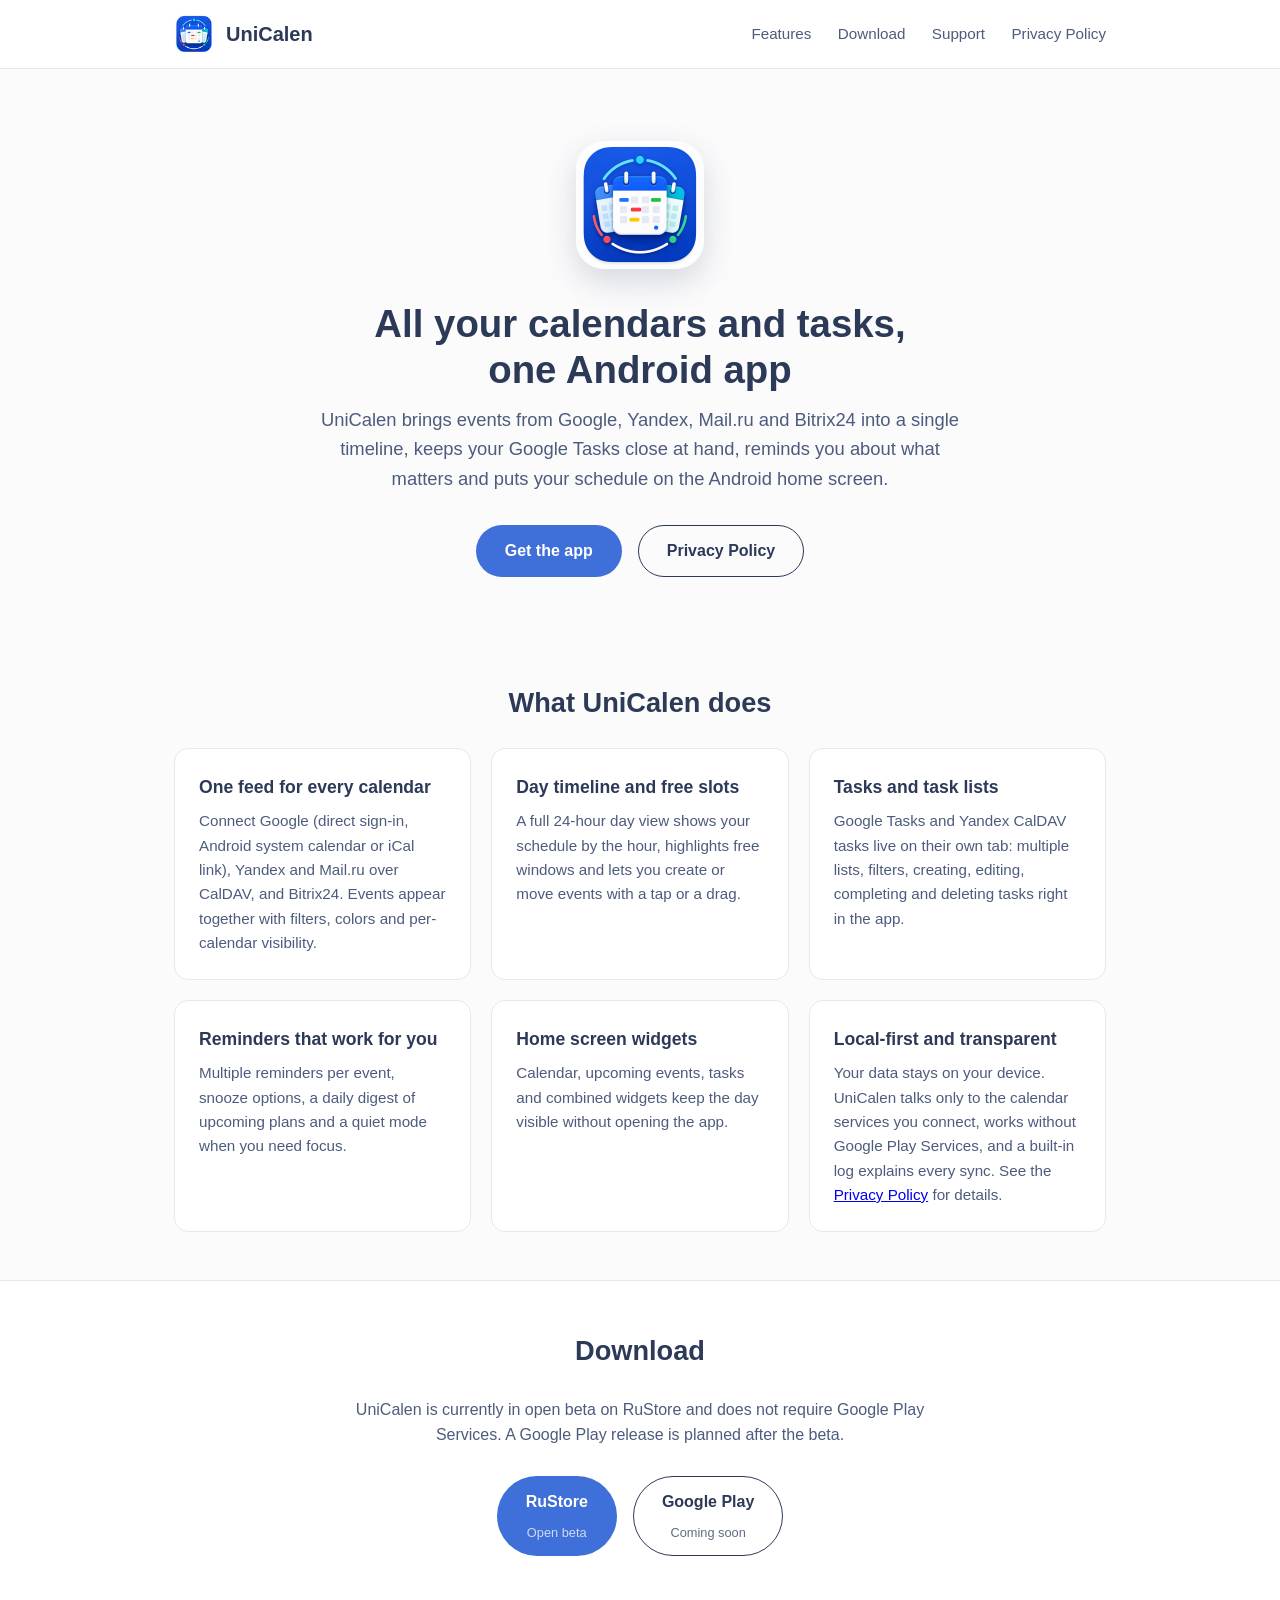
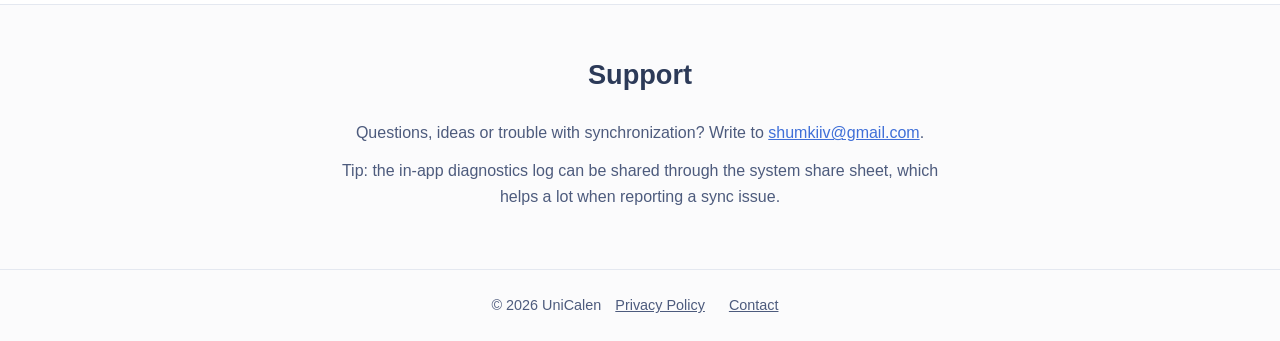
==== index.html @ e40424da "Add UniCalen landing page and privacy policy" ====
<!DOCTYPE html>
<html lang="en">
<head>
  <meta charset="UTF-8">
  <meta name="viewport" content="width=device-width, initial-scale=1.0">
  <title>UniCalen - Android calendar and tasks in one place</title>
  <meta name="description" content="UniCalen is an Android calendar and task management app that unifies Google, Yandex, Mail.ru and Bitrix24 calendars, Google Tasks, reminders and home screen widgets.">
  <link rel="icon" type="image/png" href="assets/favicon-64.png">
  <link rel="apple-touch-icon" href="assets/apple-touch-icon.png">
  <link rel="stylesheet" href="styles.css">
</head>
<body>
  <header class="site-header">
    <div class="container">
      <a class="brand" href="./">
        <img src="assets/favicon-64.png" alt="UniCalen logo">
        UniCalen
      </a>
      <nav class="site-nav">
        <a href="#features">Features</a>
        <a href="#download">Download</a>
        <a href="#support">Support</a>
        <a href="privacy.html">Privacy Policy</a>
      </nav>
    </div>
  </header>

  <main>
    <section class="hero">
      <div class="container">
        <img class="app-icon" src="assets/icon-512.png" alt="UniCalen app icon">
        <h1>All your calendars and tasks,<br>one Android app</h1>
        <p class="tagline">
          UniCalen brings events from Google, Yandex, Mail.ru and Bitrix24 into a single
          timeline, keeps your Google Tasks close at hand, reminds you about what matters
          and puts your schedule on the Android home screen.
        </p>
        <div class="button-row">
          <a class="btn btn-primary" href="#download">Get the app</a>
          <a class="btn btn-secondary" href="privacy.html">Privacy Policy</a>
        </div>
      </div>
    </section>

    <section id="features">
      <div class="container">
        <h2>What UniCalen does</h2>
        <div class="features-grid">
          <div class="feature-card">
            <h3>One feed for every calendar</h3>
            <p>
              Connect Google (direct sign-in, Android system calendar or iCal link),
              Yandex and Mail.ru over CalDAV, and Bitrix24. Events appear together with
              filters, colors and per-calendar visibility.
            </p>
          </div>
          <div class="feature-card">
            <h3>Day timeline and free slots</h3>
            <p>
              A full 24-hour day view shows your schedule by the hour, highlights free
              windows and lets you create or move events with a tap or a drag.
            </p>
          </div>
          <div class="feature-card">
            <h3>Tasks and task lists</h3>
            <p>
              Google Tasks and Yandex CalDAV tasks live on their own tab: multiple lists,
              filters, creating, editing, completing and deleting tasks right in the app.
            </p>
          </div>
          <div class="feature-card">
            <h3>Reminders that work for you</h3>
            <p>
              Multiple reminders per event, snooze options, a daily digest of upcoming
              plans and a quiet mode when you need focus.
            </p>
          </div>
          <div class="feature-card">
            <h3>Home screen widgets</h3>
            <p>
              Calendar, upcoming events, tasks and combined widgets keep the day visible
              without opening the app.
            </p>
          </div>
          <div class="feature-card">
            <h3>Local-first and transparent</h3>
            <p>
              Your data stays on your device. UniCalen talks only to the calendar services
              you connect, works without Google Play Services, and a built-in log explains
              every sync. See the <a href="privacy.html">Privacy Policy</a> for details.
            </p>
          </div>
        </div>
      </div>
    </section>

    <section id="download" class="download">
      <div class="container">
        <h2>Download</h2>
        <p>
          UniCalen is currently in open beta on RuStore and does not require Google Play
          Services. A Google Play release is planned after the beta.
        </p>
        <div class="button-row">
          <span class="btn btn-primary">RuStore<span class="btn-note">Open beta</span></span>
          <span class="btn btn-secondary">Google Play<span class="btn-note">Coming soon</span></span>
        </div>
      </div>
    </section>

    <section id="support" class="support">
      <div class="container">
        <h2>Support</h2>
        <p>
          Questions, ideas or trouble with synchronization? Write to
          <a href="mailto:shumkiiv@gmail.com">shumkiiv@gmail.com</a>.
        </p>
        <p>
          Tip: the in-app diagnostics log can be shared through the system share sheet,
          which helps a lot when reporting a sync issue.
        </p>
      </div>
    </section>
  </main>

  <footer class="site-footer">
    <div class="container">
      &copy; 2026 UniCalen
      <a href="privacy.html">Privacy Policy</a>
      <a href="mailto:shumkiiv@gmail.com">Contact</a>
    </div>
  </footer>
</body>
</html>
---- styles.css ----
:root {
  --ink: #2c3a58;
  --ink-soft: #4d5b7d;
  --accent: #3f6fd8;
  --accent-dark: #2f56ad;
  --bg: #fbfbfc;
  --card: #ffffff;
  --line: #e4e8f0;
  --radius: 14px;
}

* {
  box-sizing: border-box;
}

body {
  margin: 0;
  font-family: "Segoe UI", Roboto, "Helvetica Neue", Arial, sans-serif;
  color: var(--ink);
  background: var(--bg);
  line-height: 1.6;
}

.container {
  max-width: 980px;
  margin: 0 auto;
  padding: 0 24px;
}

/* Header */
.site-header {
  border-bottom: 1px solid var(--line);
  background: var(--card);
}

.site-header .container {
  display: flex;
  align-items: center;
  justify-content: space-between;
  padding-top: 14px;
  padding-bottom: 14px;
}

.brand {
  display: flex;
  align-items: center;
  gap: 12px;
  text-decoration: none;
  color: var(--ink);
  font-weight: 700;
  font-size: 1.25rem;
}

.brand img {
  width: 40px;
  height: 40px;
  border-radius: 10px;
}

.site-nav a {
  margin-left: 22px;
  color: var(--ink-soft);
  text-decoration: none;
  font-size: 0.95rem;
}

.site-nav a:hover {
  color: var(--accent);
}

/* Hero */
.hero {
  padding: 72px 0 56px;
  text-align: center;
}

.hero img.app-icon {
  width: 128px;
  height: 128px;
  border-radius: 28px;
  box-shadow: 0 12px 32px rgba(44, 58, 88, 0.18);
}

.hero h1 {
  margin: 24px 0 12px;
  font-size: 2.4rem;
  line-height: 1.2;
}

.hero p.tagline {
  max-width: 640px;
  margin: 0 auto 32px;
  font-size: 1.15rem;
  color: var(--ink-soft);
}

.button-row {
  display: flex;
  gap: 16px;
  justify-content: center;
  flex-wrap: wrap;
}

.btn {
  display: inline-block;
  padding: 12px 28px;
  border-radius: 999px;
  text-decoration: none;
  font-weight: 600;
  font-size: 1rem;
  border: 1px solid transparent;
}

.btn-primary {
  background: var(--accent);
  color: #fff;
}

.btn-primary:hover {
  background: var(--accent-dark);
}

.btn-secondary {
  border-color: var(--ink);
  color: var(--ink);
  background: transparent;
}

.btn-secondary:hover {
  background: var(--ink);
  color: #fff;
}

.btn-note {
  display: block;
  margin-top: 8px;
  font-size: 0.8rem;
  font-weight: 400;
  opacity: 0.75;
}

/* Sections */
section {
  padding: 48px 0;
}

section h2 {
  font-size: 1.7rem;
  margin: 0 0 24px;
  text-align: center;
}

.features-grid {
  display: grid;
  grid-template-columns: repeat(auto-fit, minmax(280px, 1fr));
  gap: 20px;
}

.feature-card {
  background: var(--card);
  border: 1px solid var(--line);
  border-radius: var(--radius);
  padding: 24px;
}

.feature-card h3 {
  margin: 0 0 8px;
  font-size: 1.1rem;
}

.feature-card p {
  margin: 0;
  color: var(--ink-soft);
  font-size: 0.95rem;
}

.download {
  background: var(--card);
  border-top: 1px solid var(--line);
  border-bottom: 1px solid var(--line);
  text-align: center;
}

.download p {
  color: var(--ink-soft);
  max-width: 620px;
  margin: 0 auto 28px;
}

.support {
  text-align: center;
}

.support p {
  color: var(--ink-soft);
  max-width: 620px;
  margin: 0 auto 12px;
}

.support a {
  color: var(--accent);
}

/* Footer */
.site-footer {
  border-top: 1px solid var(--line);
  padding: 24px 0;
  text-align: center;
  color: var(--ink-soft);
  font-size: 0.9rem;
}

.site-footer a {
  color: var(--ink-soft);
  margin: 0 10px;
}

/* Privacy page */
.legal {
  max-width: 760px;
  margin: 0 auto;
  padding: 48px 24px 72px;
}

.legal h1 {
  font-size: 2rem;
  margin-bottom: 4px;
}

.legal .updated {
  color: var(--ink-soft);
  font-size: 0.9rem;
  margin-bottom: 32px;
}

.legal h2 {
  font-size: 1.25rem;
  margin-top: 36px;
}

.legal p,
.legal li {
  color: var(--ink-soft);
}

.legal a {
  color: var(--accent);
}

@media (max-width: 600px) {
  .hero h1 {
    font-size: 1.8rem;
  }

  .site-nav a {
    margin-left: 14px;
    font-size: 0.85rem;
  }
}
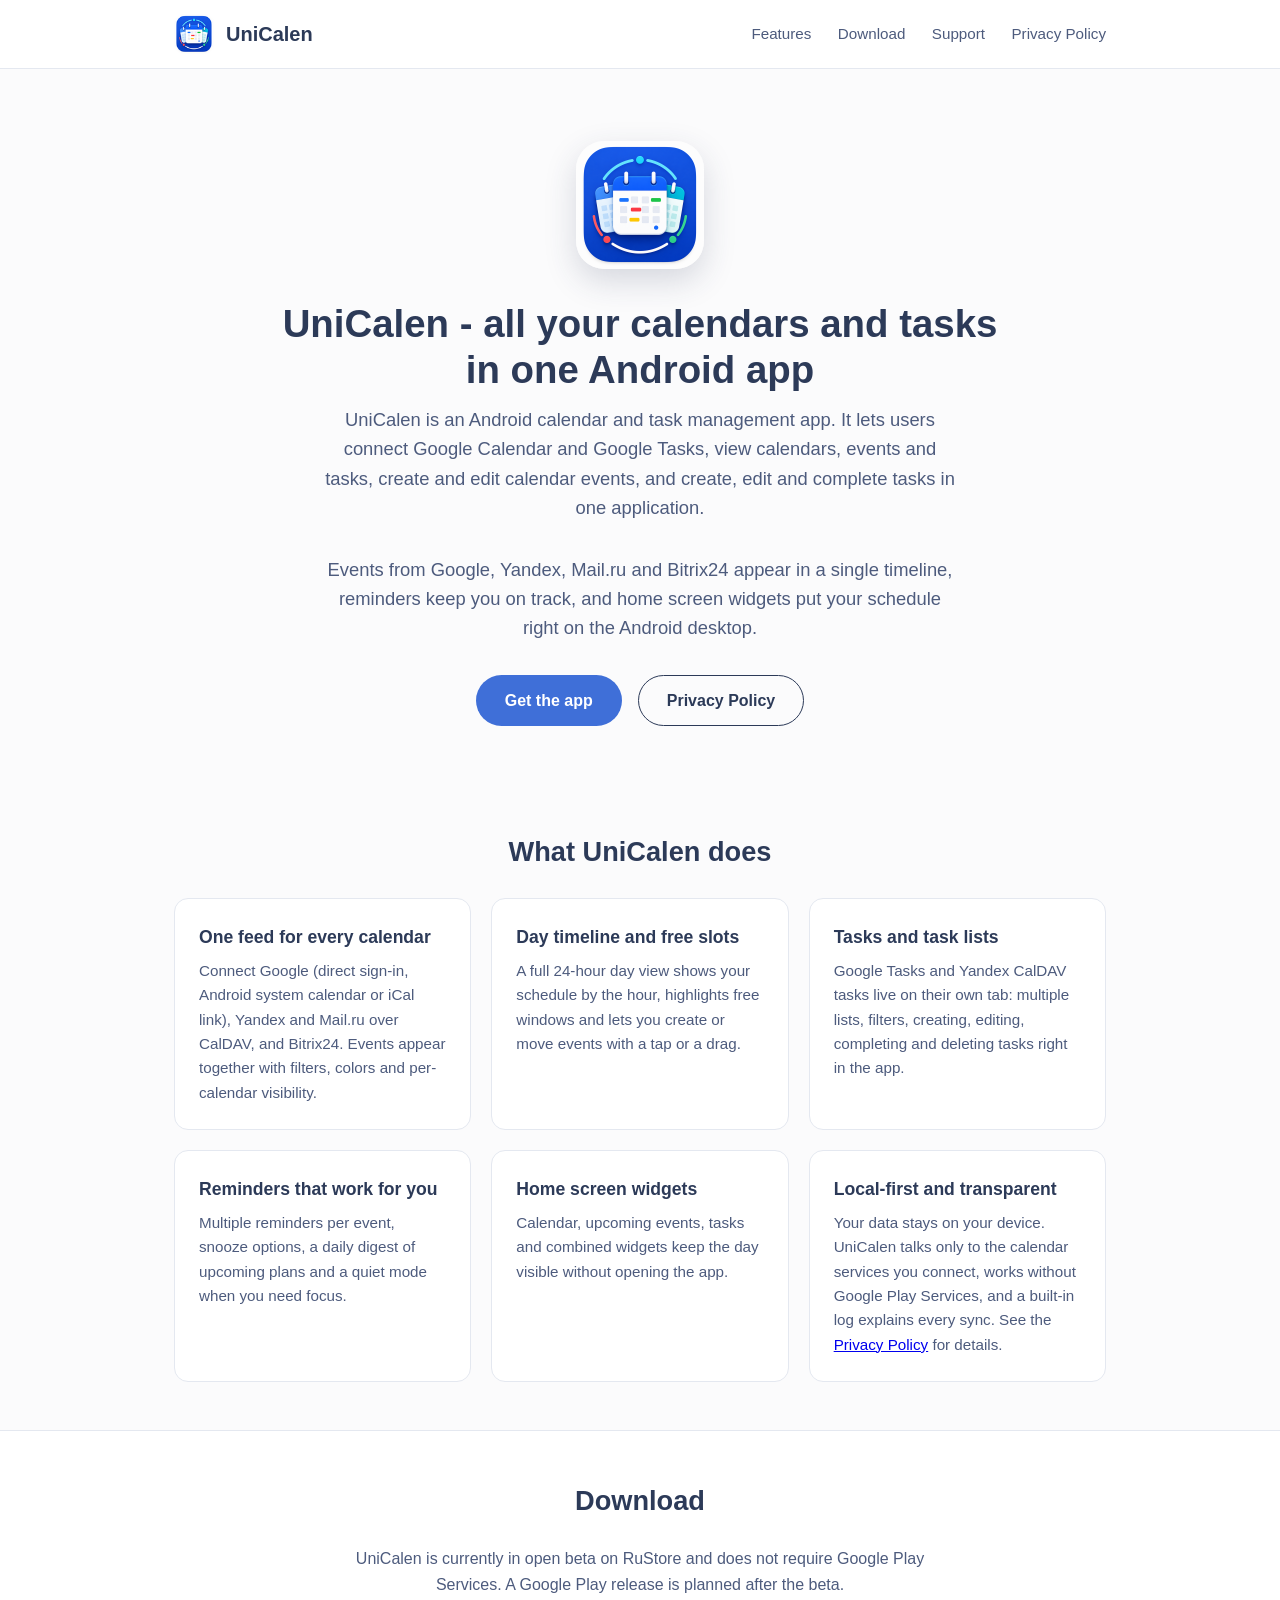
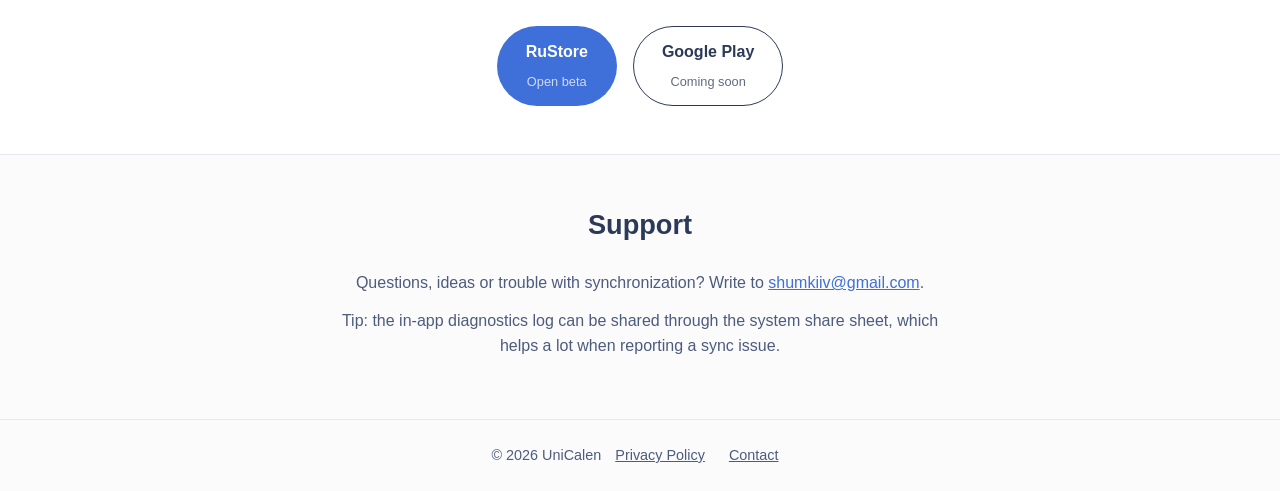
==== commit f188ef3b: "State app name and purpose explicitly on the home page" ====
--- a/index.html
+++ b/index.html
@@ -29,11 +29,16 @@
     <section class="hero">
       <div class="container">
         <img class="app-icon" src="assets/icon-512.png" alt="UniCalen app icon">
-        <h1>All your calendars and tasks,<br>one Android app</h1>
+        <h1>UniCalen - all your calendars and tasks<br>in one Android app</h1>
         <p class="tagline">
-          UniCalen brings events from Google, Yandex, Mail.ru and Bitrix24 into a single
-          timeline, keeps your Google Tasks close at hand, reminds you about what matters
-          and puts your schedule on the Android home screen.
+          UniCalen is an Android calendar and task management app. It lets users connect
+          Google Calendar and Google Tasks, view calendars, events and tasks, create and
+          edit calendar events, and create, edit and complete tasks in one application.
+        </p>
+        <p class="tagline">
+          Events from Google, Yandex, Mail.ru and Bitrix24 appear in a single timeline,
+          reminders keep you on track, and home screen widgets put your schedule right
+          on the Android desktop.
         </p>
         <div class="button-row">
           <a class="btn btn-primary" href="#download">Get the app</a>
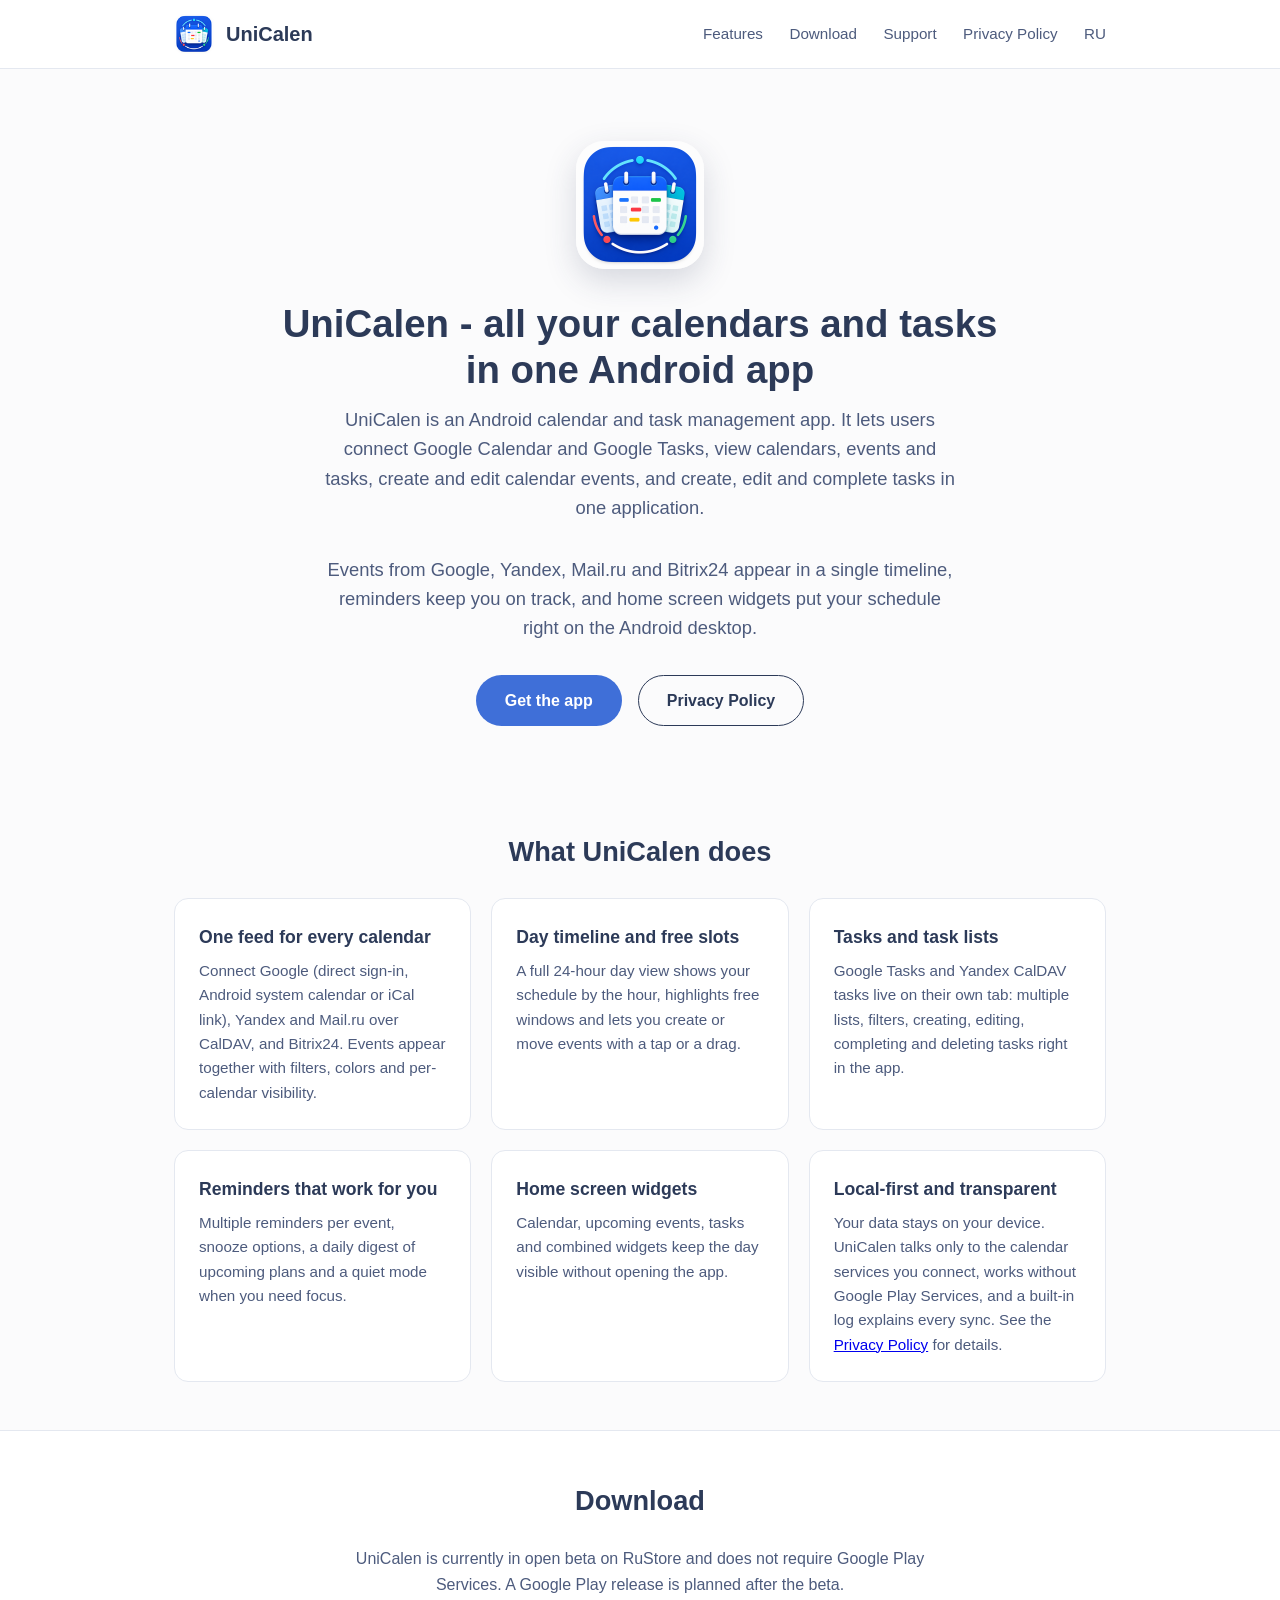
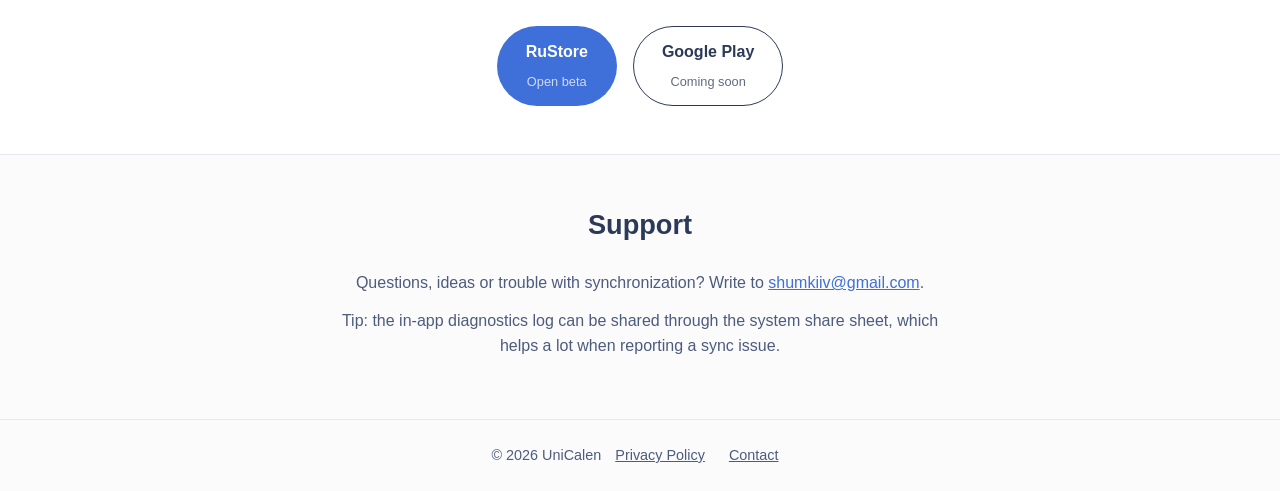
==== commit 754065c7: "Add Russian version with browser-language redirect and language switcher" ====
--- a/index.html
+++ b/index.html
@@ -8,6 +8,16 @@
   <link rel="icon" type="image/png" href="assets/favicon-64.png">
   <link rel="apple-touch-icon" href="assets/apple-touch-icon.png">
   <link rel="stylesheet" href="styles.css">
+  <script>
+    (function () {
+      try {
+        var stored = localStorage.getItem('lang');
+        if (!stored && navigator.language && navigator.language.toLowerCase().indexOf('ru') === 0) {
+          location.replace('ru/');
+        }
+      } catch (e) {}
+    })();
+  </script>
 </head>
 <body>
   <header class="site-header">
@@ -21,6 +31,7 @@
         <a href="#download">Download</a>
         <a href="#support">Support</a>
         <a href="privacy.html">Privacy Policy</a>
+        <a href="ru/" onclick="try{localStorage.setItem('lang','ru')}catch(e){}">RU</a>
       </nav>
     </div>
   </header>
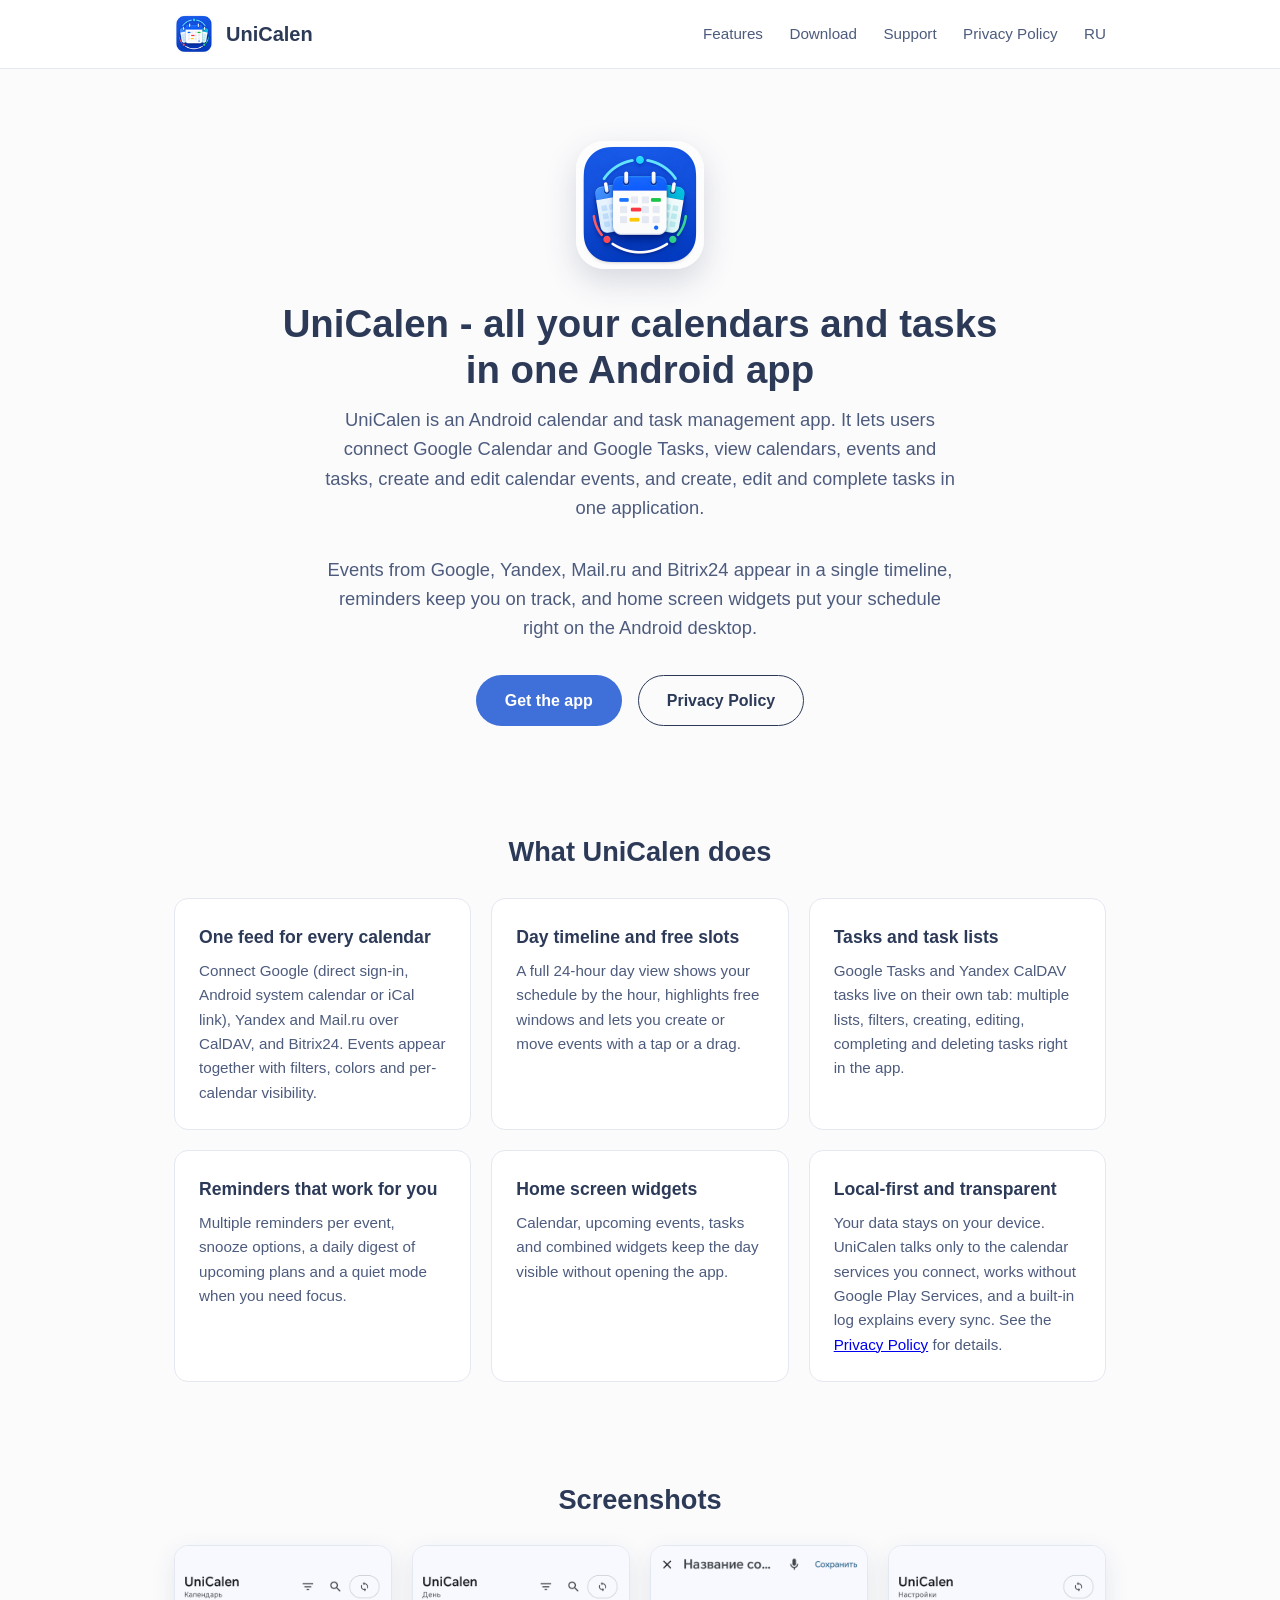
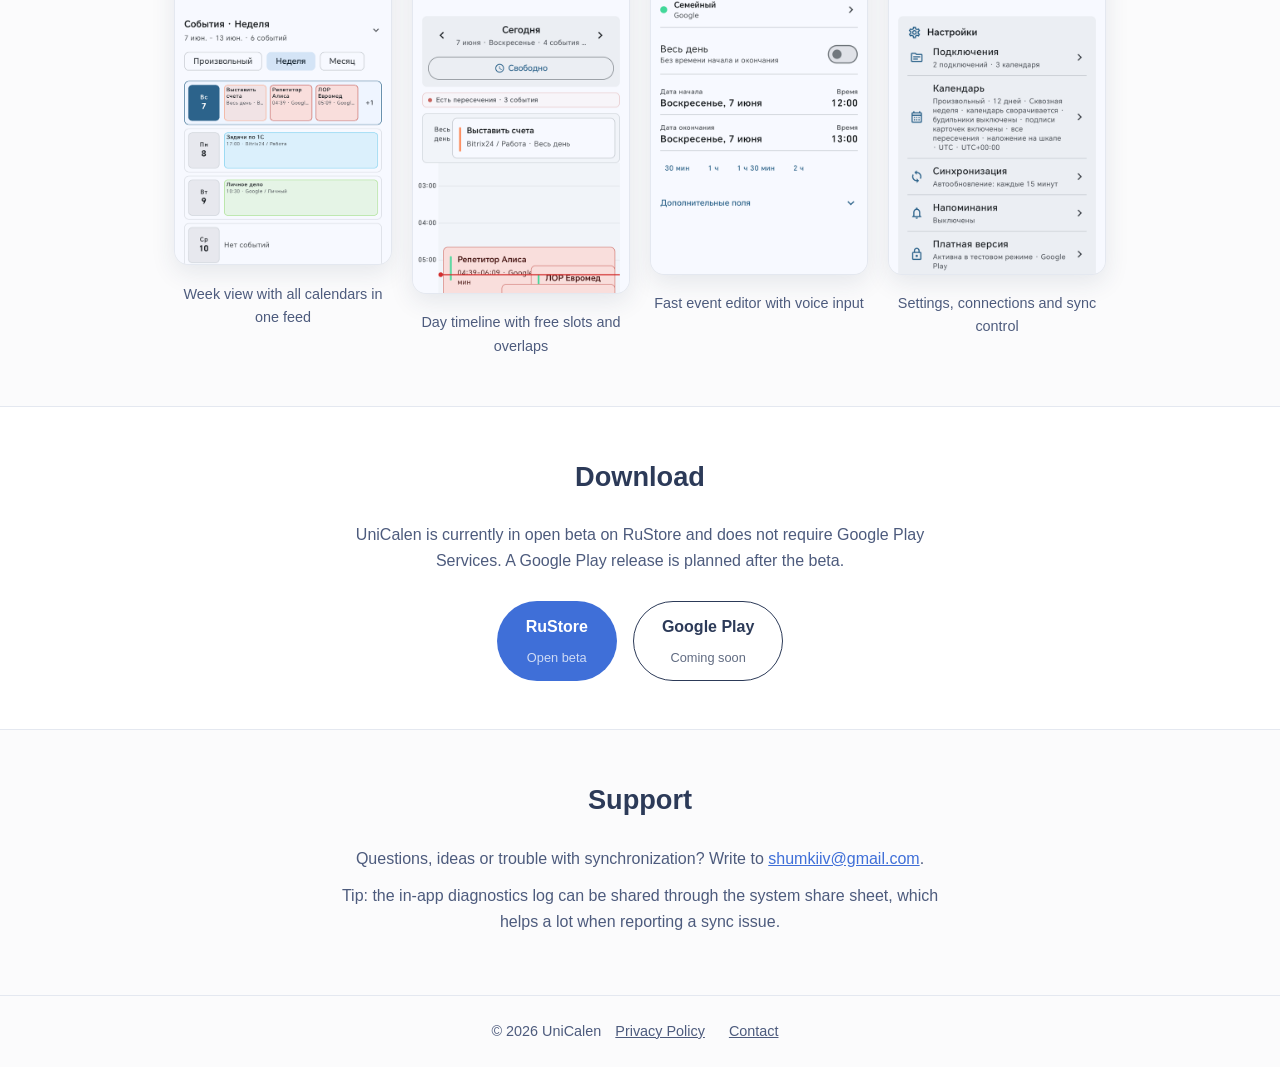
==== commit 635e7f7a: "Add app screenshots section to landing pages" ====
--- a/index.html
+++ b/index.html
@@ -110,6 +110,30 @@
       </div>
     </section>
 
+    <section id="screenshots">
+      <div class="container">
+        <h2>Screenshots</h2>
+        <div class="screenshots-grid">
+          <div class="screenshot-card">
+            <img src="assets/screenshots/week.png" alt="UniCalen week view with events from all connected calendars" loading="lazy">
+            <p>Week view with all calendars in one feed</p>
+          </div>
+          <div class="screenshot-card">
+            <img src="assets/screenshots/day.png" alt="UniCalen day timeline with free slots" loading="lazy">
+            <p>Day timeline with free slots and overlaps</p>
+          </div>
+          <div class="screenshot-card">
+            <img src="assets/screenshots/event-form.png" alt="UniCalen event editor" loading="lazy">
+            <p>Fast event editor with voice input</p>
+          </div>
+          <div class="screenshot-card">
+            <img src="assets/screenshots/settings.png" alt="UniCalen settings and connections" loading="lazy">
+            <p>Settings, connections and sync control</p>
+          </div>
+        </div>
+      </div>
+    </section>
+
     <section id="download" class="download">
       <div class="container">
         <h2>Download</h2>
--- a/styles.css
+++ b/styles.css
@@ -181,6 +181,31 @@
   text-align: center;
 }
 
+/* Screenshots */
+.screenshots-grid {
+  display: grid;
+  grid-template-columns: repeat(auto-fit, minmax(200px, 1fr));
+  gap: 20px;
+}
+
+.screenshot-card {
+  text-align: center;
+}
+
+.screenshot-card img {
+  width: 100%;
+  border-radius: var(--radius);
+  border: 1px solid var(--line);
+  box-shadow: 0 8px 24px rgba(44, 58, 88, 0.1);
+  background: var(--card);
+}
+
+.screenshot-card p {
+  margin: 10px 0 0;
+  color: var(--ink-soft);
+  font-size: 0.9rem;
+}
+
 .download p {
   color: var(--ink-soft);
   max-width: 620px;
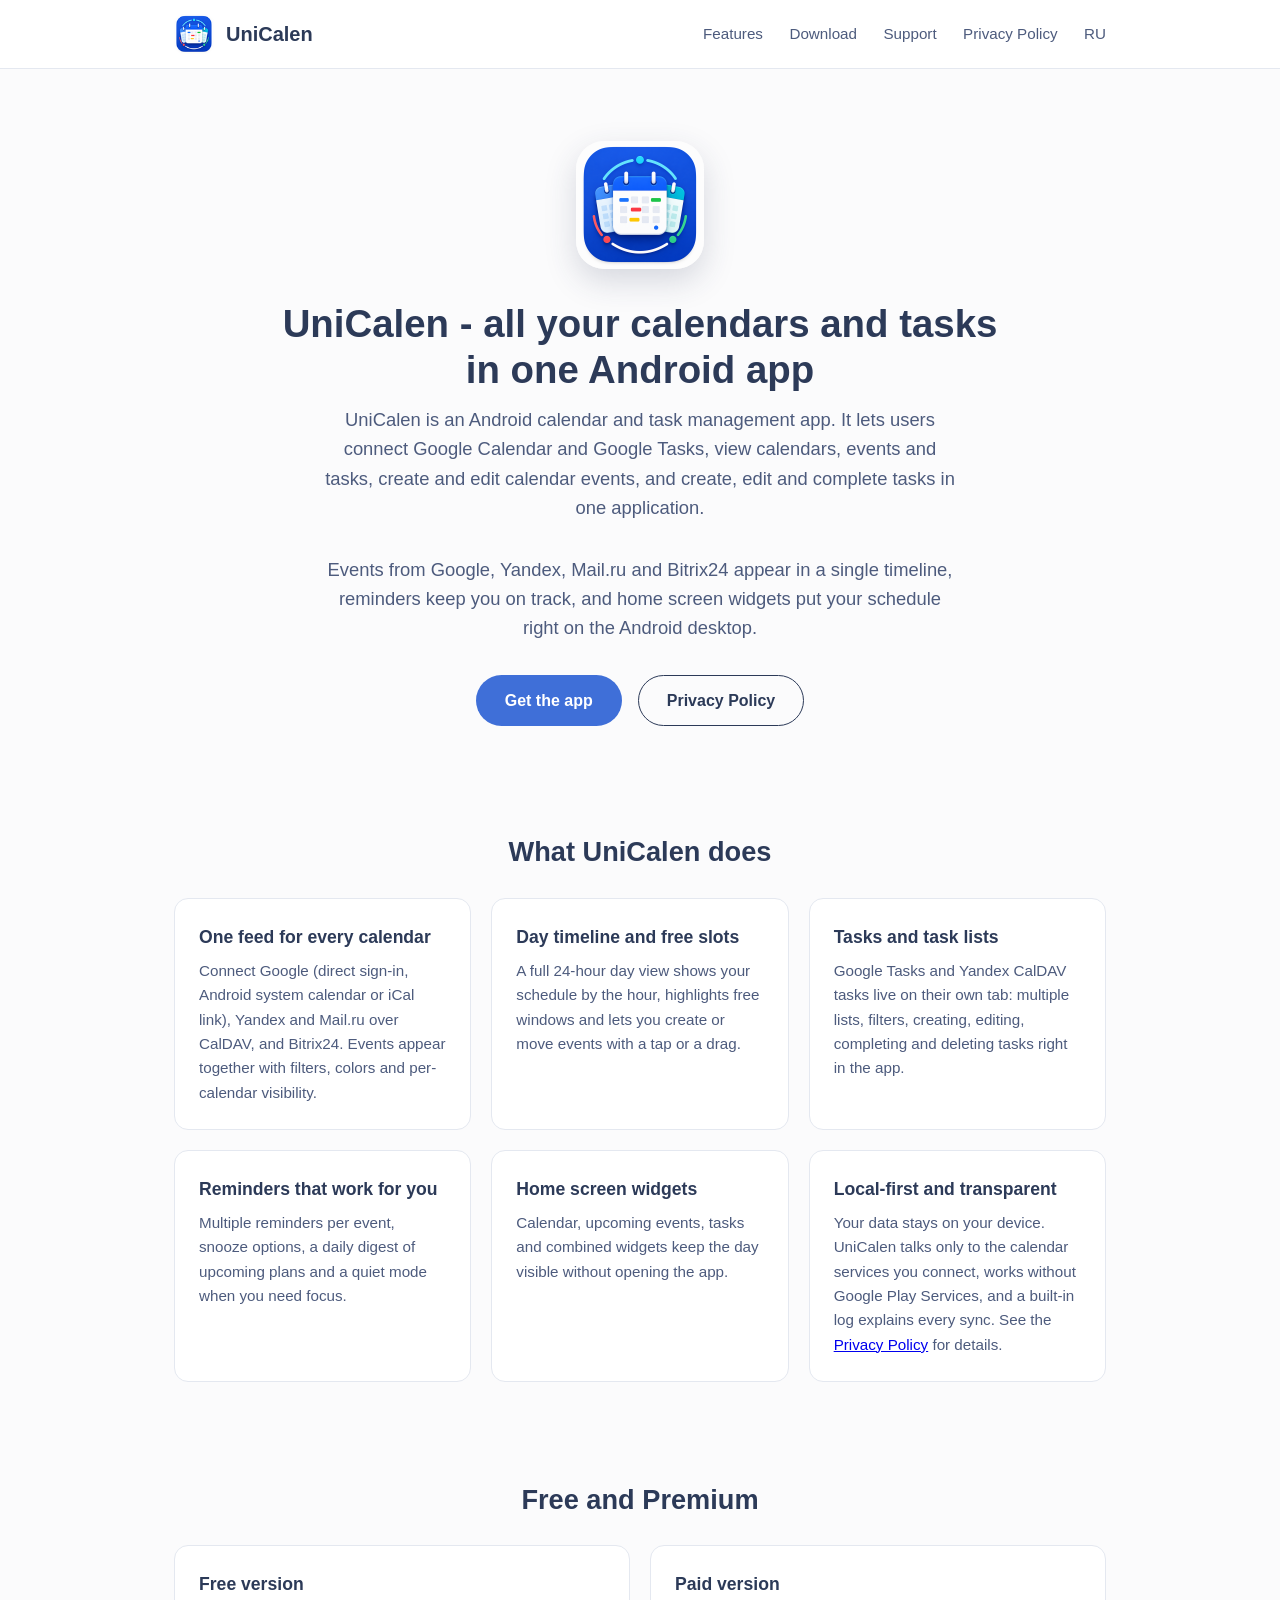
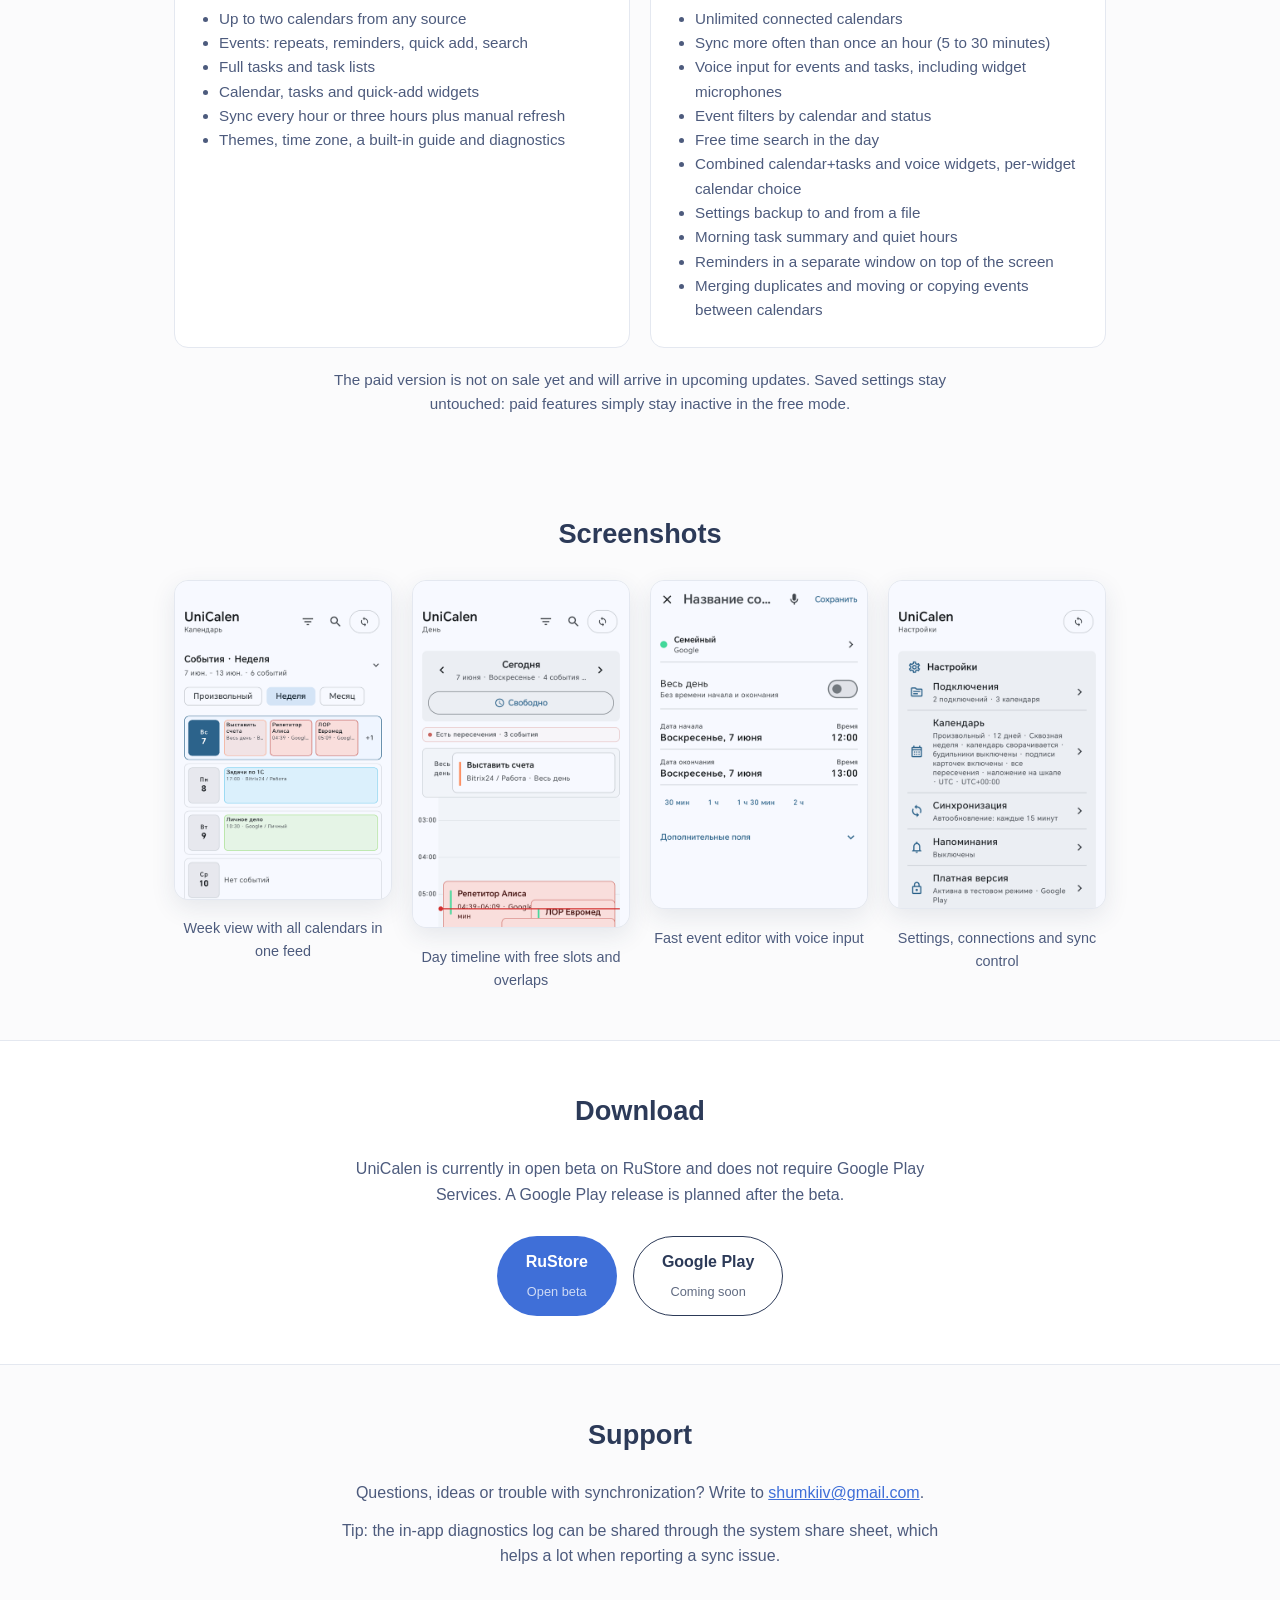
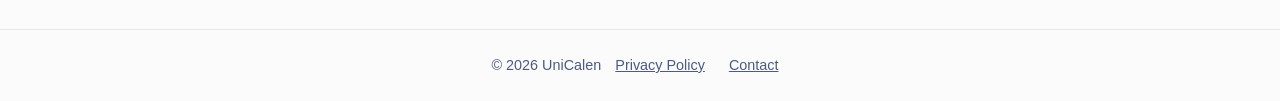
==== commit 04588e11: "Add free and paid version plans section" ====
--- a/index.html
+++ b/index.html
@@ -110,6 +110,44 @@
       </div>
     </section>
 
+    <section id="plans">
+      <div class="container">
+        <h2>Free and Premium</h2>
+        <div class="features-grid">
+          <div class="feature-card">
+            <h3>Free version</h3>
+            <ul>
+              <li>Up to two calendars from any source</li>
+              <li>Events: repeats, reminders, quick add, search</li>
+              <li>Full tasks and task lists</li>
+              <li>Calendar, tasks and quick-add widgets</li>
+              <li>Sync every hour or three hours plus manual refresh</li>
+              <li>Themes, time zone, a built-in guide and diagnostics</li>
+            </ul>
+          </div>
+          <div class="feature-card">
+            <h3>Paid version</h3>
+            <ul>
+              <li>Unlimited connected calendars</li>
+              <li>Sync more often than once an hour (5 to 30 minutes)</li>
+              <li>Voice input for events and tasks, including widget microphones</li>
+              <li>Event filters by calendar and status</li>
+              <li>Free time search in the day</li>
+              <li>Combined calendar+tasks and voice widgets, per-widget calendar choice</li>
+              <li>Settings backup to and from a file</li>
+              <li>Morning task summary and quiet hours</li>
+              <li>Reminders in a separate window on top of the screen</li>
+              <li>Merging duplicates and moving or copying events between calendars</li>
+            </ul>
+          </div>
+        </div>
+        <p class="plans-note">
+          The paid version is not on sale yet and will arrive in upcoming updates. Saved
+          settings stay untouched: paid features simply stay inactive in the free mode.
+        </p>
+      </div>
+    </section>
+
     <section id="screenshots">
       <div class="container">
         <h2>Screenshots</h2>
--- a/styles.css
+++ b/styles.css
@@ -174,6 +174,21 @@
   font-size: 0.95rem;
 }
 
+.feature-card ul {
+  margin: 0;
+  padding-left: 20px;
+  color: var(--ink-soft);
+  font-size: 0.95rem;
+}
+
+.plans-note {
+  margin: 20px auto 0;
+  max-width: 640px;
+  text-align: center;
+  color: var(--ink-soft);
+  font-size: 0.95rem;
+}
+
 .download {
   background: var(--card);
   border-top: 1px solid var(--line);
